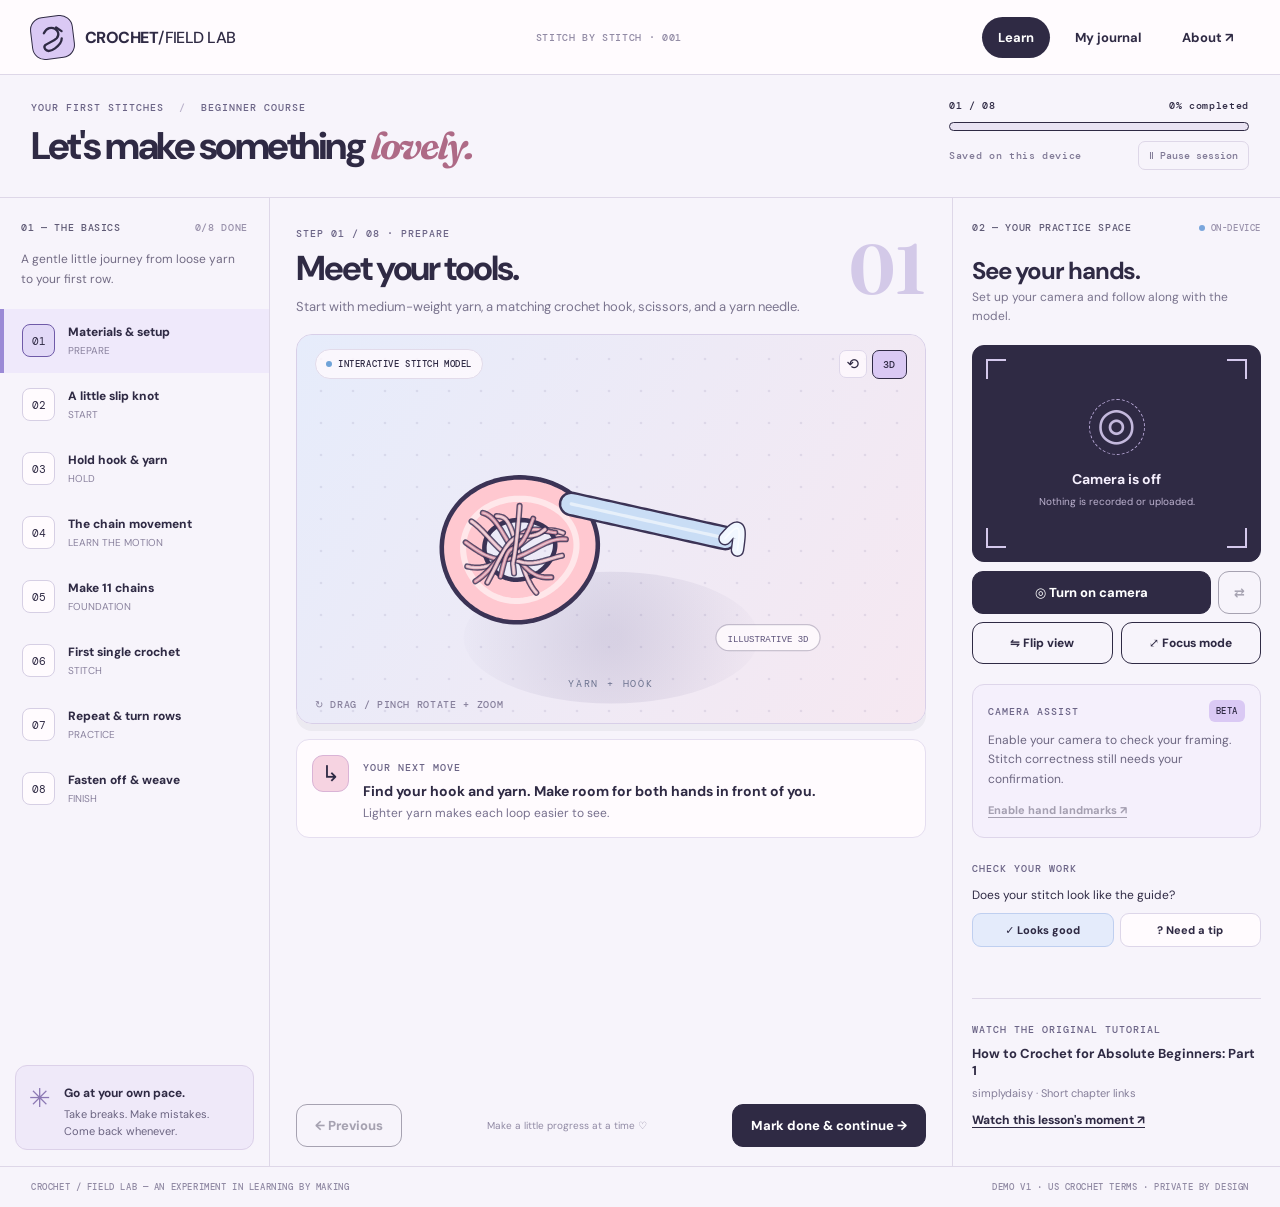
==== index.html @ 139af52d "Add Focus mode and Flip view for camera panel Menambah toggle Focus mode (kamera jadi panel utama) d" ====
<!doctype html>
<html lang="en">
<head>
  <meta charset="utf-8" />
  <meta name="viewport" content="width=device-width,initial-scale=1,viewport-fit=cover" />
  <meta name="theme-color" content="#f7f4fb" />
  <meta name="description" content="Crochet Field Lab — camera-assisted beginner crochet practice with an interactive stitch guide, progress tracking and resume." />
  <title>Crochet Field Lab — Learn one stitch at a time</title>
  <link rel="stylesheet" href="styles.css?v=3" />
</head>
<body>
  <div class="app-shell">
    <header class="topbar">
      <a class="brand" href="#home" aria-label="Crochet Field Lab home">
        <span class="brand-icon" aria-hidden="true"><svg viewBox="0 0 42 42"><path d="M9 13c10-15 27 0 17 9-7 6-22 5-18 13 5 9 24-3 25-12" fill="none" stroke="currentColor" stroke-width="3.2" stroke-linecap="round"/><path d="m27 7 7 6" stroke="currentColor" stroke-width="3.2" stroke-linecap="round"/></svg></span>
        <span>CROCHET<span class="brand-second">/FIELD LAB</span></span>
      </a>
      <span class="topbar-tag">STITCH BY STITCH · 001</span>
      <nav class="top-nav" aria-label="Primary">
        <button class="nav-link active" data-view="learn" type="button">Learn</button>
        <button class="nav-link" data-view="journal" type="button">My journal</button>
        <button class="nav-link about-trigger" id="aboutButton" type="button">About <span aria-hidden="true">↗</span></button>
      </nav>
    </header>

    <div class="lesson-ribbon">
      <div class="ribbon-heading">
        <div class="eyebrow">YOUR FIRST STITCHES <span class="tiny-divider">/</span> BEGINNER COURSE</div>
        <h1>Let's make something <em>lovely.</em></h1>
      </div>
      <div class="ribbon-progress">
        <div class="progress-numbers"><span id="ribbonProgressLabel">01 / 08</span><span id="percentLabel">0% completed</span></div>
        <div class="progress-track" role="progressbar" aria-label="Course completion" aria-valuemin="0" aria-valuemax="100" aria-valuenow="0" id="courseProgress"><div id="progressFill"></div></div>
        <div class="ribbon-actions"><span id="saveStatus">Saved on this device</span><button id="pauseButton" class="button quiet small" type="button">Ⅱ Pause session</button></div>
      </div>
    </div>

    <main class="workspace" id="learnView">
      <aside class="lesson-sidebar" aria-label="Course steps">
        <div class="panel-header"><span>01 — THE BASICS</span><span id="stepCompletedText">0/8 DONE</span></div>
        <div class="sidebar-description">A gentle little journey from loose yarn to your first row.</div>
        <ol class="step-list" id="stepList"></ol>
        <div class="sidebar-footer">
          <span class="mini-spark">✳</span>
          <div><strong>Go at your own pace.</strong><p>Take breaks. Make mistakes. Come back whenever.</p></div>
        </div>
      </aside>

      <section class="learning-center" aria-label="Lesson and 3D preview">
        <div class="lesson-card-header">
          <div>
            <span class="eyebrow" id="stepEyebrow">STEP 01 / 08 · PREPARE</span>
            <h2 id="stepTitle">Meet your tools.</h2>
            <p id="stepDescription">You only need a hook, yarn, and a little curiosity.</p>
          </div>
          <div class="lesson-chapter" id="chapterNumber">01</div>
        </div>
        <div class="viewer" id="viewer">
          <div class="viewer-toolbar">
            <span class="scene-label"><span class="status-dot"></span> INTERACTIVE STITCH MODEL</span>
            <div class="viewer-tools">
              <button type="button" id="viewerPlayButton" class="chip-button" aria-label="Pause process" title="Pause process">Ⅱ</button>
              <button type="button" id="viewerResetButton" class="chip-button" title="Reset 3D angle">⟲</button>
              <span class="viewer-badge">3D</span>
            </div>
          </div>
          <canvas id="stitchCanvas" aria-label="Rotatable illustrated 3D crochet model showing the current technique" tabindex="0"></canvas>
          <div class="viewer-center-label" id="modelLabel">YARN + HOOK</div>
          <div class="viewer-bottom"><span id="viewerBottomRotate" aria-hidden="true">↻ DRAG / PINCH ROTATE + ZOOM</span><span id="viewerBottomTimeline" aria-hidden="true">PHASE CLOCK + SLOW MOTION</span></div>
        </div>
        <div id="viewerPlaybackControls" class="viewer-playback" hidden>
          <div class="playback-row">
            <button type="button" id="viewerPreviousPhase" aria-label="Previous phase">‹ Phase</button>
            <input id="viewerTimeline" type="range" min="0" max="1000" value="0" aria-label="Stitch process position">
            <button type="button" id="viewerNextPhase" aria-label="Next phase">Phase ›</button>
          </div>
          <div class="playback-row">
            <span id="viewerPhaseText" aria-live="polite"></span>
            <select id="viewerSpeed" aria-label="Playback speed">
              <option value="0.25">0.25×</option>
              <option value="0.5">0.5×</option>
              <option value="1" selected>1×</option>
            </select>
            <select id="viewerAngle" aria-label="Viewing angle">
              <option value="front" selected>Front</option>
              <option value="top">Top</option>
              <option value="side">Side</option>
              <option value="free">Free</option>
            </select>
            <select id="viewerHandedness" aria-label="Practice handedness">
              <option value="right" selected>Right-handed</option>
              <option value="left">Left-handed · mirrored</option>
            </select>
          </div>
        </div>
        <div class="instruction-bar">
          <div class="instruction-icon" aria-hidden="true">↳</div>
          <div class="instruction-copy"><span class="eyebrow">YOUR NEXT MOVE</span><strong id="instructionText">Gather a hook and some yarn.</strong><p id="instructionHint">No fancy kit needed.</p></div>
        </div>
        <div class="counting-panel" id="countingPanel" hidden>
          <div><span class="eyebrow" id="counterHeading">FOUNDATION CHAIN</span><div class="count-main"><strong id="countValue">0</strong><span> / <span id="countTarget">11</span> stitches</span></div><p id="rowIndicator">Row 0 · foundation chain</p></div>
          <div class="counter-actions"><button class="count-control" id="decrementCount" type="button" aria-label="Remove one counted stitch">−</button><button class="count-control plus" id="incrementCount" type="button" aria-label="Count one completed stitch">+ <span>Stitch</span></button></div>
        </div>
        <div class="row-control" id="rowControl"><span>Working across a row? Track rows as you go.</span><button id="newRow" type="button">+ Next row ↗</button></div>
        <div class="step-footer">
          <button class="button outline" id="previousButton" type="button">← Previous</button>
          <div class="footer-center" id="progressPrompt">Make a little progress at a time ♡</div>
          <button class="button primary" id="nextButton" type="button">Mark done & continue →</button>
        </div>
      </section>

      <aside class="practice-sidebar" aria-label="Live practice camera and guidance">
        <div class="panel-header"><span>02 — YOUR PRACTICE SPACE</span><span class="label-live"><span></span> ON-DEVICE</span></div>
        <h3>See your hands.</h3><p class="practice-intro">Set up your camera and follow along with the model.</p>
        <div class="camera-box" id="cameraBox">
          <video id="cameraVideo" autoplay muted playsinline></video>
          <canvas id="handOverlay" aria-hidden="true"></canvas>
          <div id="cameraPlaceholder" class="camera-placeholder"><div class="camera-glyph">◎</div><strong>Camera is off</strong><span>Nothing is recorded or uploaded.</span></div>
          <div class="camera-corners" aria-hidden="true"><i></i><i></i><i></i><i></i></div>
          <span class="camera-live-pill" id="cameraLivePill" hidden>● LIVE CAMERA</span>
        </div>
        <div class="camera-actions"><button id="cameraButton" class="button dark" type="button">◎ Turn on camera</button><button id="flipCameraButton" class="button icon-only outline" title="Switch between front and back cameras" aria-label="Switch camera" type="button" disabled>⇄</button></div>
        <div class="camera-view-actions"><button id="flipViewButton" class="button outline" type="button" aria-pressed="false" title="Flip the camera preview left-to-right">⇋ Flip view</button><button id="focusCameraButton" class="button outline" type="button" aria-pressed="false" title="Make the camera the main panel">⤢ Focus mode</button></div>
        <div class="vision-card"><div class="vision-card-title"><span class="eyebrow">CAMERA ASSIST</span><span class="beta-label">BETA</span></div>
          <p id="visionStatus" aria-live="polite">Enable your camera to check your framing. Stitch correctness still needs your confirmation.</p>
          <button id="visionButton" class="underlined-button" type="button" disabled>Enable hand landmarks ↗</button>
        </div>
        <div class="review-card"><span class="eyebrow">CHECK YOUR WORK</span><p>Does your stitch look like the guide?</p><div class="review-actions"><button type="button" id="looksGood" class="review-good">✓ Looks good</button><button type="button" id="needHelp" class="review-help">? Need a tip</button></div><p id="reviewFeedback" class="review-feedback" aria-live="polite"></p></div>
        <div class="tutorial-card"><span class="eyebrow">WATCH THE ORIGINAL TUTORIAL</span><h4>How to Crochet for Absolute Beginners: Part 1</h4><p>simplydaisy · Short chapter links</p><a id="videoLink" href="https://www.youtube.com/watch?v=aAxGTnVNJiE" target="_blank" rel="noopener noreferrer">Watch this lesson's moment ↗</a></div>
      </aside>
    </main>

    <section class="journal-view" id="journalView" hidden aria-label="Progress journal">
      <div class="journal-title"><span class="eyebrow">YOUR PRIVATE LITTLE JOURNAL</span><h2>Look how far you've come. <span>✳</span></h2><p>Saved in this browser only. No account or backend required.</p></div>
      <div class="journal-stats"><article><span>COURSE PROGRESS</span><strong id="journalCompleted">0 / 8</strong><small>lessons finished</small></article><article><span>FOUNDATION CHAINS</span><strong id="journalChains">0</strong><small>manually counted stitches</small></article><article><span>SINGLE CROCHETS</span><strong id="journalSingles">0</strong><small>manually counted stitches</small></article><article><span>CURRENT PLACE</span><strong id="journalPlace">01</strong><small id="journalPlaceDetail">Materials & setup</small></article></div>
      <div class="journal-history"><div class="panel-header"><span>ACTIVITY LOG</span><button type="button" id="clearHistory" class="underlined-button">Clear log</button></div><div id="historyList" class="history-list"></div></div>
      <div class="journal-buttons"><button id="backToLesson" class="button primary" type="button">← Continue learning</button><button id="resetAll" class="button outline danger" type="button">Reset all progress</button></div>
    </section>

    <footer class="site-footer"><span>CROCHET / FIELD LAB — AN EXPERIMENT IN LEARNING BY MAKING</span><span>DEMO V1 · US CROCHET TERMS · PRIVATE BY DESIGN</span></footer>
  </div>

  <div id="pauseOverlay" class="modal-layer" hidden role="dialog" aria-modal="true" aria-labelledby="pauseHeading"><div class="modal-card"><div class="modal-symbol">✳</div><span class="eyebrow">SAVE YOUR PLACE</span><h2 id="pauseHeading">A little break is lovely, too.</h2><p>Your lesson, stitch totals, and journal are saved on this device. Your camera has been turned off.</p><div id="pauseSnapshot" class="pause-summary"></div><button class="button primary" id="resumeButton" type="button">Resume my stitches →</button><button class="underlined-button" id="pauseJournalButton" type="button">Review my journal</button></div></div>
  <div id="aboutOverlay" class="modal-layer" hidden role="dialog" aria-modal="true" aria-labelledby="aboutHeading"><div class="modal-card"><button id="closeAbout" class="modal-close" type="button" aria-label="Close">×</button><span class="eyebrow">ABOUT THIS EXPERIMENT</span><h2 id="aboutHeading">Craft meets curiosity.</h2><p>This is a working front-end prototype: guided steps, a rotatable illustrative 3D model, a browser camera, optional hand landmark detection, and local progress.</p><p><strong>Not yet supported:</strong> automatic yarn/hook tracking, stitch correctness classification, automatic stitch counting, or physics-accurate crochet. Hand detection only evaluates whether hands are visible and approximately positioned.</p><p>The tutorial is linked to simplydaisy's original video, not copied or rehosted.</p><button class="button primary" id="aboutOkay" type="button">Got it →</button></div></div>
  <script src="vendor/webmcp-polyfill.js?v=2"></script>
  <script src="stitch-motion.js?v=1"></script>
  <script src="stitch-renderer.js?v=1"></script>
  <script type="module" src="app.js?v=3"></script>
  <script type="module" src="webmcp.js?v=2"></script>
</body>
</html>
---- styles.css ----
@import url('https://fonts.googleapis.com/css2?family=DM+Mono:wght@400;500&family=DM+Sans:wght@400;500;600;700;800&family=Fraunces:opsz,wght,SOFT,WONK@9..144,650,40,1&display=swap');
:root{--paper:#f7f4fb;--paper2:#fffbfe;--ink:#2f2a44;--muted:#726b84;--line:#ded7e8;--blue:#b9d1f2;--blue-dark:#3f5d8c;--purple:#dac9f4;--purple-dark:#6f5aa8;--pink:#f1b5c2;--pink-soft:#f6d3e1;--shadow:0 7px 0 rgba(47,42,68,.05);font-family:'DM Sans',system-ui,sans-serif;color:var(--ink);background:var(--paper);font-synthesis:none}
*{box-sizing:border-box}html{scroll-behavior:smooth}body{margin:0;min-width:320px}button,a{font:inherit}button{cursor:pointer;color:inherit}button:disabled{cursor:not-allowed;opacity:.4}a{color:inherit}button:focus-visible,a:focus-visible,canvas:focus-visible{outline:3px solid #8f73ce;outline-offset:3px}[hidden]{display:none!important}.app-shell{max-width:2000px;margin:auto}.eyebrow,.panel-header,.topbar-tag,.ribbon-progress,.scene-label,.viewer-bottom,.viewer-badge,.tiny-divider,.site-footer,.label-live,.beta-label,.journal-stats article>span,.journal-stats small{font-family:'DM Mono',ui-monospace,monospace;font-size:10px;font-weight:500;letter-spacing:.065em}.eyebrow{color:#6b6486;letter-spacing:.10em}.topbar{display:flex;align-items:center;justify-content:space-between;gap:22px;min-height:75px;border-bottom:1px solid var(--line);padding:13px 31px;background:var(--paper2)}.brand{display:flex;align-items:center;gap:11px;text-decoration:none;font-size:16px;font-weight:800;letter-spacing:-.035em;white-space:nowrap}.brand-icon{width:43px;height:43px;border-radius:13px;background:var(--purple);border:1.5px solid var(--ink);display:grid;place-items:center;transform:rotate(-7deg)}.brand-icon svg{width:30px;height:30px}.brand-second{font-weight:500}.topbar-tag{color:#918aa4}.top-nav{display:flex;align-items:center;gap:9px}.nav-link{border:0;background:transparent;padding:12px 16px;border-radius:99px;font-size:13px;font-weight:700}.nav-link.active{background:var(--ink);color:#fff}.nav-link:hover:not(.active){background:#eee9f8}.lesson-ribbon{padding:24px 31px 27px;display:flex;align-items:center;justify-content:space-between;gap:28px;border-bottom:1px solid var(--line)}.ribbon-heading h1{font-size:clamp(28px,3vw,42px);font-weight:800;letter-spacing:-.065em;line-height:1.1;margin:10px 0 0}.ribbon-heading em{font-family:'Fraunces',Georgia,serif;font-weight:650;letter-spacing:-.06em;color:#ae6a86}.tiny-divider{padding:0 8px;color:#b8b0c9}.ribbon-progress{width:300px;max-width:40%;align-self:end}.progress-numbers,.ribbon-actions{display:flex;justify-content:space-between;align-items:center;gap:8px}.progress-numbers{margin-bottom:10px}.progress-track{border:1px solid var(--ink);border-radius:20px;height:9px;overflow:hidden;background:#e9e3f3}.progress-track>div{height:100%;background:#a9c4ef;width:0;transition:width .3s}.ribbon-actions{margin-top:10px;color:#7f7895}.button{border-radius:11px;border:1.5px solid var(--ink);padding:12px 18px;min-height:42px;font-size:13px;font-weight:800;transition:transform .15s,background .15s;white-space:nowrap}.button:not(:disabled):hover{transform:translateY(-1px)}.button.primary{background:var(--ink);color:white}.button.dark{background:var(--ink);color:white;flex:1}.button.outline{background:transparent}.button.quiet{background:transparent;border-color:var(--line)}.button.small{min-height:29px;padding:5px 10px;border-radius:7px;font-size:10px}.button.icon-only{width:43px;padding:10px}.button.danger{color:#a34163;border-color:#e8c2d3}.workspace{display:grid;grid-template-columns:minmax(215px,270px) minmax(380px,1fr) minmax(265px,328px);min-height:690px}.lesson-sidebar,.learning-center,.practice-sidebar{min-width:0}.lesson-sidebar{border-right:1px solid var(--line);display:flex;flex-direction:column;padding:23px 0 16px}.panel-header{display:flex;align-items:center;justify-content:space-between;gap:8px;color:#5f5a75;padding:0 21px 16px}.panel-header span:last-child{color:#9991ab}.sidebar-description{padding:0 21px 19px;font-size:12px;line-height:1.65;color:var(--muted)}.step-list{padding:0;list-style:none;margin:0}.step-list li{margin:0}.step-item{width:100%;background:transparent;border:0;border-left:4px solid transparent;text-align:left;display:flex;align-items:center;gap:13px;padding:14px 15px 14px 18px;min-height:64px}.step-item:hover{background:#f2edfa}.step-item.active{border-left-color:#9b8ad6;background:#efe9fb}.step-number{border:1px solid #d6cfe4;border-radius:8px;width:33px;height:33px;display:grid;place-items:center;flex:none;font-family:'DM Mono',monospace;font-size:11px;background:#fffbfe}.step-item.active .step-number{border-color:#6f5aa8;background:#e2d9f7}.step-item.done .step-number{background:#e6e0f7;color:#4c5f86}.step-info{min-width:0;display:block}.step-name{font-size:12px;font-weight:800;line-height:1.35;display:block}.step-subtitle{font-size:10px;color:#8a829e;line-height:1.5;display:block;margin-top:3px}.sidebar-footer{display:flex;gap:13px;align-items:start;margin:auto 15px 0;padding:15px 13px 10px;border:1px solid #dcd1e9;border-radius:12px;background:#efe9f9}.sidebar-footer .mini-spark{font-size:26px;color:#8b78b3}.sidebar-footer strong{font-size:12px}.sidebar-footer p{font-size:11px;line-height:1.5;color:#6a6380;margin:4px 0 0}.learning-center{padding:21px 26px 19px;display:flex;flex-direction:column;gap:15px}.lesson-card-header{display:flex;align-items:center;justify-content:space-between;gap:15px;min-height:100px}.lesson-card-header h2{font-size:clamp(26px,2.7vw,36px);line-height:1.12;letter-spacing:-.06em;margin:8px 0}.lesson-card-header p{font-size:13px;color:#7a748e;margin:0;line-height:1.5}.lesson-chapter{font-family:'Fraunces',Georgia,serif;color:#d3c9e8;font-size:70px;line-height:1;font-weight:650}.viewer{height:clamp(280px,32vw,390px);min-height:280px;background:radial-gradient(ellipse at 50% 50%,#fdf8fd 0%,#ece7f5 80%);border:1.5px solid #d8cfe8;border-radius:16px;overflow:hidden;position:relative;isolation:isolate;box-shadow:var(--shadow)}.viewer:after{position:absolute;content:'';inset:0;pointer-events:none;opacity:.3;background-image:linear-gradient(#b9aed122 1px,transparent 1px),linear-gradient(90deg,#b9aed122 1px,transparent 1px);background-size:28px 28px;z-index:-1}.viewer-toolbar,.viewer-bottom{position:absolute;z-index:2;left:18px;right:18px;display:flex;align-items:center;justify-content:space-between;gap:12px}.viewer-toolbar{top:14px}.viewer-bottom{bottom:12px;color:#87809c}.scene-label{background:#fffbfecc;border:1px solid #e2dbea;border-radius:99px;padding:8px 10px;display:flex;align-items:center;gap:6px;font-size:9px}.status-dot{width:6px;height:6px;background:#6fa3d8;border-radius:50%}.viewer-tools{display:flex;gap:5px;align-items:center}.chip-button{width:28px;height:28px;border:1px solid #ded7ea;background:#fffbfecc;border-radius:7px;font-size:15px}.viewer-badge{border:1px solid var(--ink);border-radius:7px;background:var(--purple);padding:7px 10px;color:var(--ink)}#stitchCanvas{width:100%;height:100%;display:block;touch-action:none;cursor:grab}#stitchCanvas:active{cursor:grabbing}.viewer-center-label{position:absolute;bottom:33px;left:50%;transform:translateX(-50%);font-family:'DM Mono',monospace;font-size:10px;color:#6d7490;letter-spacing:.18em;pointer-events:none;white-space:nowrap}.instruction-bar{display:flex;gap:14px;align-items:start;background:#fffbfe;border:1.5px solid #e5def0;border-radius:13px;padding:15px}.instruction-icon{border-radius:11px;background:var(--pink-soft);display:grid;place-items:center;flex:none;width:37px;height:37px;border:1px solid #d9b3d6;font-size:22px}.instruction-copy strong{font-size:14px;line-height:1.5;display:block;margin:5px 0 2px}.instruction-copy p{font-size:12px;color:#77708d;margin:0;line-height:1.5}.counting-panel{border-radius:13px;background:#ece6f9;border:1.5px solid #d2c9e9;display:flex;justify-content:space-between;align-items:center;padding:15px 17px;gap:14px}.count-main{display:flex;gap:8px;align-items:baseline;margin:4px 0}.count-main strong{font-family:'Fraunces',Georgia,serif;font-size:38px;line-height:1}.count-main span{font-size:12px;font-weight:600;color:#5d6b86}.counting-panel p{margin:0;font-size:11px;color:#566887}.counter-actions{display:flex;gap:7px;align-items:center}.count-control{border:1.5px solid var(--ink);width:39px;height:39px;border-radius:10px;background:#fffbfe;font-size:22px;font-weight:700}.count-control.plus{background:var(--ink);color:white;display:flex;align-items:center;justify-content:center;gap:8px;width:auto;padding:0 14px}.count-control.plus span{font-size:12px}.step-footer{display:flex;align-items:center;justify-content:space-between;gap:12px;margin-top:auto}.footer-center{font-size:10px;color:#918aa4;text-align:center}.practice-sidebar{border-left:1px solid var(--line);padding:23px 19px 19px}.practice-sidebar>.panel-header{padding:0 0 18px}.label-live{display:flex;align-items:center;gap:6px;font-size:9px!important}.label-live span{height:6px;width:6px;border-radius:50%;background:#7aa6dc}.practice-sidebar h3{font-size:24px;letter-spacing:-.05em;margin:3px 0 2px}.practice-intro{font-size:12px;color:#7a748e;line-height:1.6;margin:0 0 19px}.camera-box{position:relative;width:100%;aspect-ratio:4/3;border-radius:12px;background:#2f2a44;overflow:hidden;border:1.5px solid var(--ink)}#cameraVideo,#handOverlay{position:absolute;inset:0;width:100%;height:100%;object-fit:cover}#handOverlay{pointer-events:none}.camera-placeholder{position:absolute;inset:0;display:flex;flex-direction:column;align-items:center;justify-content:center;gap:7px;color:#f5effd;text-align:center;padding:18px}.camera-placeholder strong{font-size:14px}.camera-placeholder span{font-size:10px;color:#bdb3d0}.camera-glyph{width:56px;height:56px;border:1px dashed #b9a9d8;border-radius:50%;font-size:45px;line-height:48px;font-weight:300;color:#c4b9dd;margin-bottom:8px}.camera-corners{position:absolute;inset:13px;pointer-events:none}.camera-corners i{position:absolute;width:20px;height:20px;border-color:#d4c8ec;border-style:solid}.camera-corners i:nth-child(1){top:0;left:0;border-width:2px 0 0 2px}.camera-corners i:nth-child(2){top:0;right:0;border-width:2px 2px 0 0}.camera-corners i:nth-child(3){bottom:0;left:0;border-width:0 0 2px 2px}.camera-corners i:nth-child(4){bottom:0;right:0;border-width:0 2px 2px 0}.camera-live-pill{position:absolute;top:11px;left:11px;font-family:'DM Mono',monospace;font-size:10px;background:#e7dff8;border-radius:99px;padding:6px 8px}.camera-actions{display:flex;gap:7px;margin-top:9px}.vision-card{margin-top:20px;padding:15px;border:1px solid #ded6ea;border-radius:12px;background:#f5f0fc}.vision-card-title{display:flex;align-items:center;justify-content:space-between}.beta-label{font-size:9px;background:var(--purple);padding:5px 7px;border-radius:6px}.vision-card p{font-size:12px;line-height:1.6;color:#6c6680;margin:9px 0}.underlined-button{border:0;background:none;text-decoration:underline;text-underline-offset:3px;padding:5px 0;font-size:11px;font-weight:800}.review-card{padding:18px 0;border-bottom:1px solid var(--line)}.review-card>p{font-size:12px;line-height:1.5;margin:9px 0}.review-actions{display:flex;gap:6px}.review-actions button{border-radius:9px;border:1px solid #ddd6e9;padding:9px 10px;background:var(--paper2);font-size:11px;font-weight:800;flex:1}.review-actions .review-good{background:#e4ebfb;border-color:#bfcff0}.review-feedback{font-size:11px!important;color:#5c668c!important;min-height:15px}.tutorial-card{padding:18px 0}.tutorial-card h4{margin:8px 0 7px;font-size:13px;line-height:1.3}.tutorial-card p{margin:0 0 8px;color:#857e99;font-size:11px}.tutorial-card a{font-size:12px;font-weight:800;text-decoration:underline;text-underline-offset:3px}.site-footer{display:flex;justify-content:space-between;gap:16px;padding:14px 31px;border-top:1px solid var(--line);color:#918aa4;font-size:9px}.journal-view{padding:32px max(30px,8vw) 60px;min-height:640px}.journal-title{text-align:center;margin:15px 0 35px}.journal-title h2{font-size:clamp(28px,4vw,47px);letter-spacing:-.06em;margin:12px 0 8px}.journal-title h2 span{color:#a896cd}.journal-title p{color:#88809c;font-size:13px}.journal-stats{display:grid;grid-template-columns:repeat(4,minmax(0,1fr));gap:12px}.journal-stats article{background:#fffbfe;border:1px solid #e6e0ef;border-radius:13px;padding:18px;display:flex;flex-direction:column}.journal-stats article strong{font-family:'Fraunces',Georgia,serif;font-size:37px;margin:12px 0 5px}.journal-stats article small{color:#9991ab;font-size:10px}.journal-history{margin-top:30px;border:1px solid #e2dbee;background:#fffbfe;border-radius:13px;overflow:hidden}.journal-history .panel-header{padding:17px 22px;border-bottom:1px solid var(--line)}.history-list{max-height:410px;overflow-y:auto}.history-entry{display:flex;align-items:start;justify-content:space-between;gap:15px;padding:13px 22px;border-bottom:1px solid #f0ecf7}.history-entry:last-child{border-bottom:0}.history-entry strong{display:block;font-size:12px}.history-entry small{display:block;margin-top:5px;color:#918aa4;font-size:10px}.history-entry time{color:#7f7895;font-family:'DM Mono',monospace;font-size:10px;white-space:nowrap}.history-empty{padding:25px;color:#928ba6;font-size:13px;text-align:center}.journal-buttons{display:flex;justify-content:space-between;gap:10px;margin-top:20px}.modal-layer{position:fixed;inset:0;background:#241f3acc;z-index:30;display:grid;place-items:center;padding:15px}.modal-card{max-width:420px;width:100%;background:#fffbfe;border:2px solid var(--ink);border-radius:19px;padding:30px;box-shadow:9px 9px 0 #b3a9c9;position:relative}.modal-symbol{font-size:48px;color:#ae86d2;line-height:1.1;margin-bottom:12px}.modal-card h2{font-size:33px;line-height:1.05;letter-spacing:-.06em;margin:9px 0 16px}.modal-card p{font-size:13px;line-height:1.7;color:#6a647e}.modal-card .button{width:100%;margin:18px 0 8px}.pause-summary{padding:14px;border-radius:11px;background:#ece6f9;font-family:'DM Mono',monospace;font-size:11px;line-height:1.8}.modal-close{position:absolute;top:12px;right:16px;border:0;background:none;font-size:24px}
@media(max-width:1200px){.workspace{grid-template-columns:205px minmax(330px,1fr) 278px}.learning-center{padding:19px 17px}.practice-sidebar{padding:20px 13px}.lesson-sidebar .step-item{padding-left:12px}.footer-center{display:none}.topbar-tag{display:none}}
@media(max-width:950px){.workspace{grid-template-columns:210px minmax(0,1fr)}.practice-sidebar{border-left:0;border-top:1px solid var(--line);grid-column:1/-1;display:grid;grid-template-columns:1fr 1fr;column-gap:18px;align-items:start}.practice-sidebar>.panel-header,.practice-sidebar>h3,.practice-intro{grid-column:1/-1}.camera-box{grid-column:1;grid-row:4 /span 3}.camera-actions{grid-column:1;grid-row:7;margin:6px 0}.vision-card{grid-column:2;grid-row:4;margin:0}.review-card{grid-column:2;grid-row:5}.tutorial-card{grid-column:2;grid-row:6;padding:0}.viewer{height:370px}.ribbon-heading h1{font-size:34px}}
@media(max-width:680px){.topbar{padding:11px 15px;min-height:62px}.brand{font-size:12px}.brand-icon{width:34px;height:34px;border-radius:10px}.brand-icon svg{width:27px}.nav-link{font-size:11px;padding:8px 9px}.top-nav{gap:2px}.about-trigger{display:none}.lesson-ribbon{padding:18px 17px;display:block}.ribbon-heading h1{font-size:32px}.ribbon-progress{max-width:none;width:100%;margin-top:21px}.workspace{display:flex;flex-direction:column}.lesson-sidebar{border-right:0;border-bottom:1px solid var(--line);padding:16px 0}.lesson-sidebar .panel-header,.sidebar-description{padding-left:16px;padding-right:16px}.sidebar-description{padding-bottom:10px}.step-list{display:flex;overflow-x:auto;gap:5px;padding:0 10px 6px;scroll-snap-type:x mandatory}.step-list li{min-width:176px;scroll-snap-align:start}.step-item{min-height:56px;padding:9px 10px;border-left:0;border-bottom:3px solid transparent;border-radius:7px}.step-item.active{border-left:0;border-bottom-color:#9b8ad6}.step-number{width:28px;height:28px}.sidebar-footer{display:none}.learning-center{padding:19px 14px 22px;gap:13px}.lesson-card-header{min-height:94px}.lesson-card-header h2{font-size:30px}.lesson-chapter{font-size:50px}.viewer{height:320px;min-height:275px}.scene-label{font-size:8px}.viewer-bottom{font-size:8px}.step-footer{flex-wrap:wrap;gap:7px}.step-footer .button{flex:1;padding:12px 8px;font-size:12px}.practice-sidebar{display:block;padding:19px 15px}.camera-box{max-width:500px}.camera-actions{max-width:500px}.vision-card{margin-top:16px}.review-card{padding:17px 0}.tutorial-card{padding:16px 0}.site-footer{padding:14px 17px;display:block;line-height:1.9}.journal-view{padding:24px 15px 40px}.journal-stats{grid-template-columns:repeat(2,minmax(0,1fr))}.journal-title h2{font-size:32px}.journal-buttons{flex-wrap:wrap}.journal-buttons .button{flex:1}.history-entry{padding:12px 14px}.modal-card{padding:24px}}
@media(prefers-reduced-motion:reduce){*{scroll-behavior:auto!important;transition:none!important}}
.row-control{display:flex;justify-content:space-between;align-items:center;gap:8px;padding:0 4px;margin-top:-5px;font-size:11px;color:#6d7692}.row-control button{border:1px solid #c2b6e0;border-radius:7px;padding:7px 10px;background:#ece5f9;font-size:11px;font-weight:800}.row-control button:disabled{opacity:.45}
/* Lesson-local playback controls: rest under the viewer, compact at 320px. */
.viewer{z-index:1}
.viewer-playback{margin-top:5px;padding:5px 9px;border:1.5px solid var(--line);border-radius:14px;background:var(--paper2);box-shadow:var(--shadow);display:grid;gap:3px}
.viewer-playback .playback-row{display:grid;gap:6px;align-items:center;min-width:0}
.viewer-playback .playback-row:first-child{grid-template-columns:auto minmax(0,1fr) auto}
.viewer-playback .playback-row:last-child{display:flex;flex-wrap:wrap;gap:6px}
.viewer-playback .playback-row:last-child #viewerPhaseText{flex:1 1 100%;min-width:0}
.viewer-playback .playback-row:last-child select{flex:0 1 auto;max-width:100%}
.viewer-playback button{border:1px solid var(--ink);border-radius:9px;background:var(--purple);color:var(--ink);font:600 11px 'DM Sans',system-ui,sans-serif;padding:6px 8px}
.viewer-playback input[type=range]{min-width:0;width:100%;margin:0;accent-color:#8f73ce}
.viewer-playback select{min-width:0;border:1px solid var(--line);border-radius:9px;background:var(--paper2);color:var(--ink);font:500 11px 'DM Sans',system-ui,sans-serif;padding:6px 8px}
.viewer-playback #viewerPhaseText{font-family:'DM Mono',ui-monospace,monospace;font-size:10px;letter-spacing:.03em;color:var(--muted)}
/* The phase label always owns a full row, so a mid-word ellipsis can never hide the phase name. */

/* Camera view options: flip preview (display only) and Focus mode (camera as the main panel). */
#cameraVideo.is-flipped,#handOverlay.is-flipped{transform:scaleX(-1)}
.camera-view-actions{display:flex;gap:8px;margin-top:8px}
.camera-view-actions .button{flex:1;font-size:12px;padding:9px 8px}
.camera-view-actions .button[aria-pressed="true"]{background:#e7dff8;border-color:#8f73ce}
@media(min-width:951px){
  .workspace.focus-camera{grid-template-columns:minmax(200px,240px) minmax(0,1fr) minmax(300px,400px)}
  .workspace.focus-camera .practice-sidebar{grid-column:2;grid-row:1;border-left:0;border-right:1px solid var(--line)}
  .workspace.focus-camera .learning-center{grid-column:3;grid-row:1}
  .workspace.focus-camera .camera-box{aspect-ratio:16/9}
}
@media(max-width:950px){#focusCameraButton{display:none}}
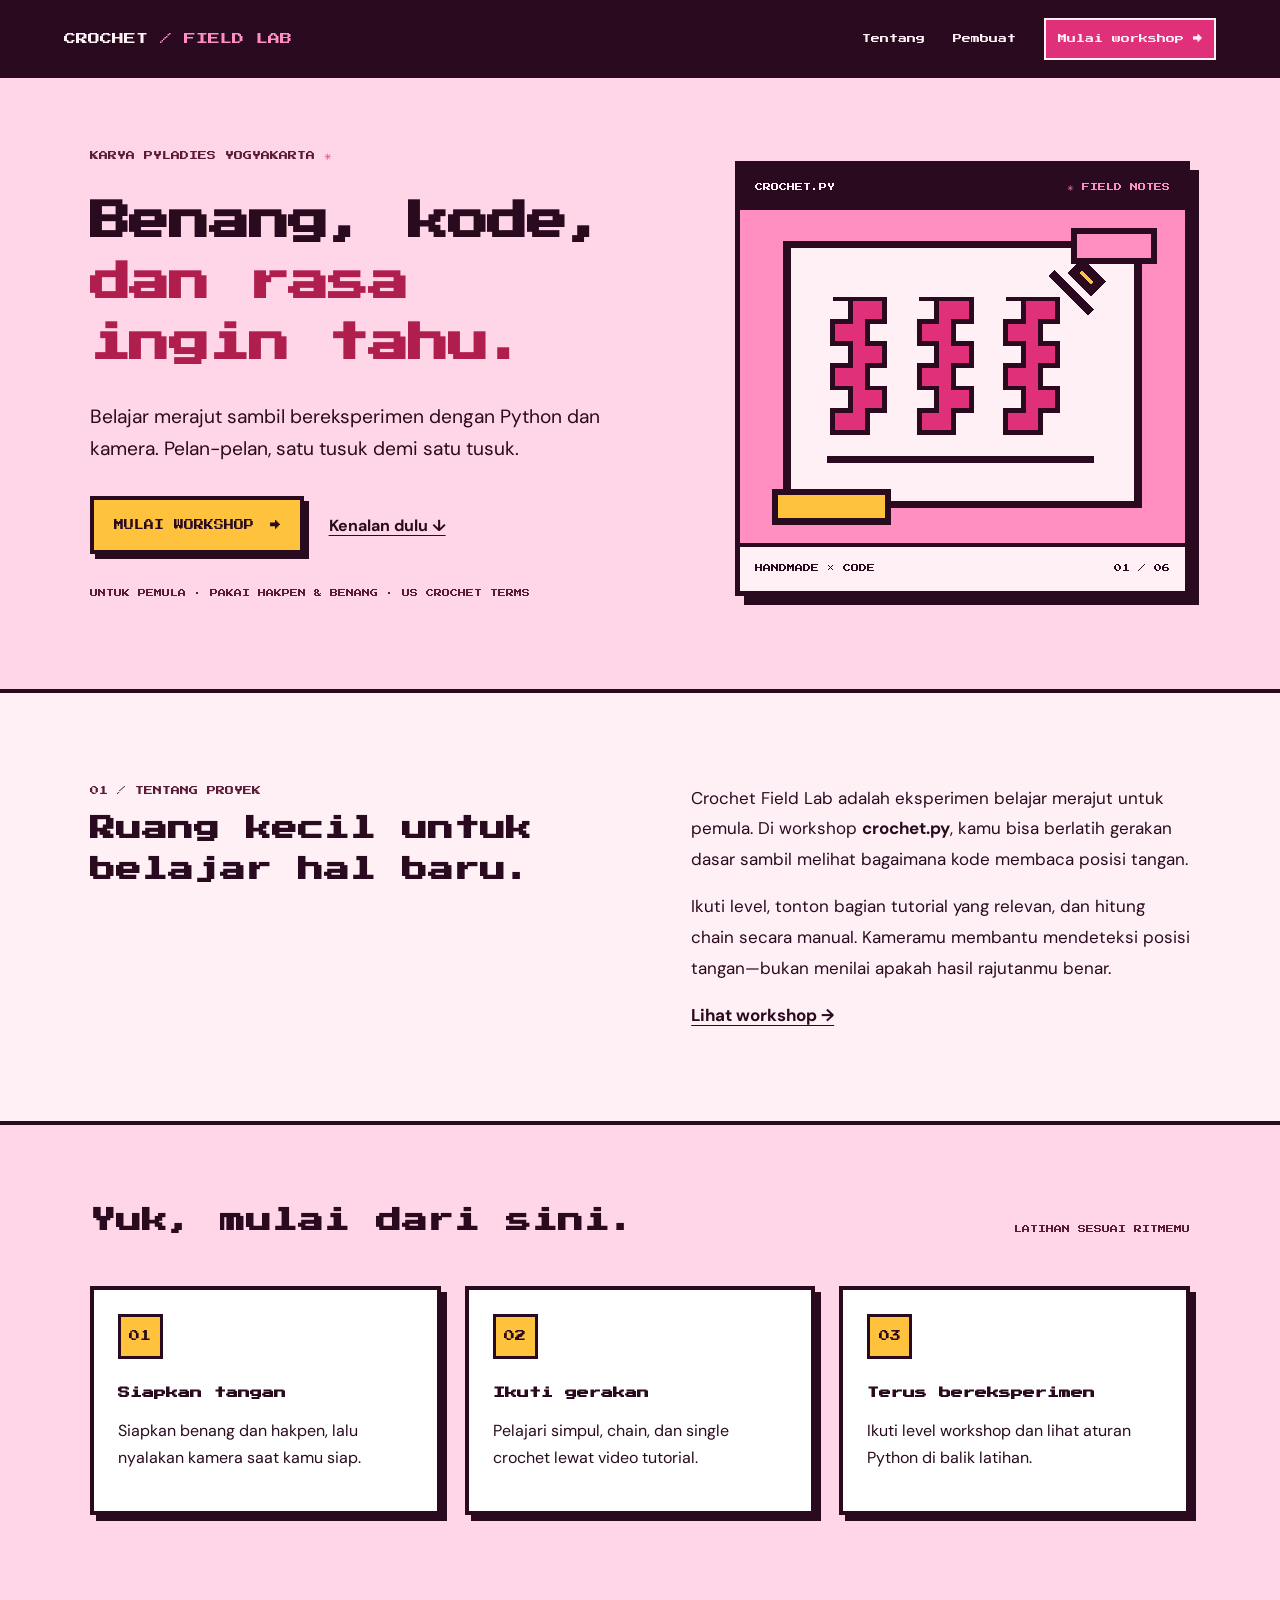
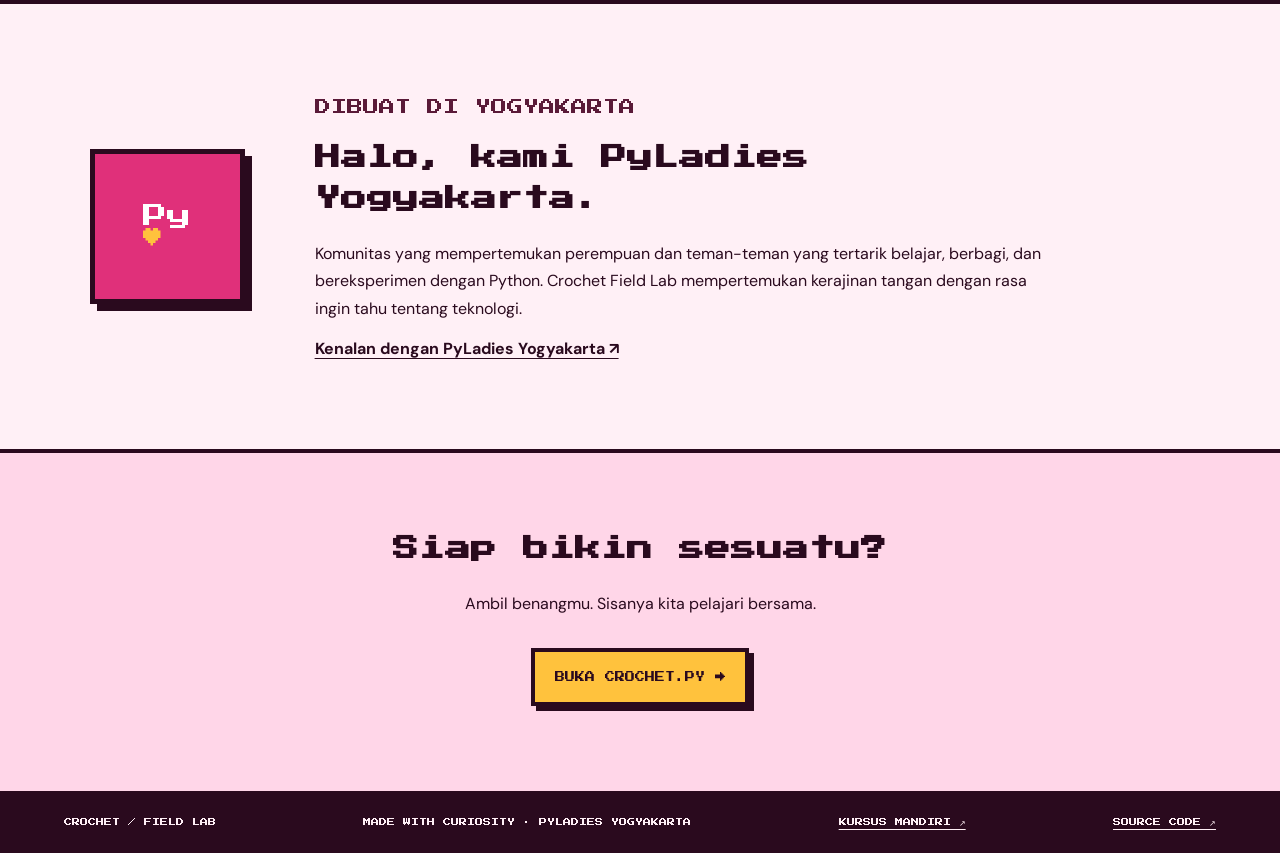
==== commit 350e6af2: "feat(workshop): add course stage playback (#4) * docs: design playback for all course lessons  * doc" ====
--- a/index.html
+++ b/index.html
@@ -1,151 +1,49 @@
 <!doctype html>
-<html lang="en">
+<html lang="id">
 <head>
   <meta charset="utf-8" />
-  <meta name="viewport" content="width=device-width,initial-scale=1,viewport-fit=cover" />
-  <meta name="theme-color" content="#f7f4fb" />
-  <meta name="description" content="Crochet Field Lab — camera-assisted beginner crochet practice with an interactive stitch guide, progress tracking and resume." />
-  <title>Crochet Field Lab — Learn one stitch at a time</title>
-  <link rel="stylesheet" href="styles.css?v=3" />
+  <meta name="viewport" content="width=device-width, initial-scale=1" />
+  <meta name="theme-color" content="#FFD6E8" />
+  <meta name="description" content="Crochet Field Lab adalah eksperimen belajar merajut dan teknologi dari PyLadies Yogyakarta." />
+  <title>Crochet Field Lab — Belajar, satu tusuk demi satu tusuk</title>
+  <link rel="preconnect" href="https://fonts.googleapis.com" />
+  <link rel="preconnect" href="https://fonts.gstatic.com" crossorigin />
+  <link href="https://fonts.googleapis.com/css2?family=DM+Sans:wght@400;500;700&family=Press+Start+2P&display=swap" rel="stylesheet" />
+  <link rel="stylesheet" href="profile.css" />
 </head>
 <body>
-  <div class="app-shell">
-    <header class="topbar">
-      <a class="brand" href="#home" aria-label="Crochet Field Lab home">
-        <span class="brand-icon" aria-hidden="true"><svg viewBox="0 0 42 42"><path d="M9 13c10-15 27 0 17 9-7 6-22 5-18 13 5 9 24-3 25-12" fill="none" stroke="currentColor" stroke-width="3.2" stroke-linecap="round"/><path d="m27 7 7 6" stroke="currentColor" stroke-width="3.2" stroke-linecap="round"/></svg></span>
-        <span>CROCHET<span class="brand-second">/FIELD LAB</span></span>
-      </a>
-      <span class="topbar-tag">STITCH BY STITCH · 001</span>
-      <nav class="top-nav" aria-label="Primary">
-        <button class="nav-link active" data-view="learn" type="button">Learn</button>
-        <button class="nav-link" data-view="journal" type="button">My journal</button>
-        <button class="nav-link about-trigger" id="aboutButton" type="button">About <span aria-hidden="true">↗</span></button>
-      </nav>
-    </header>
-
-    <div class="lesson-ribbon">
-      <div class="ribbon-heading">
-        <div class="eyebrow">YOUR FIRST STITCHES <span class="tiny-divider">/</span> BEGINNER COURSE</div>
-        <h1>Let's make something <em>lovely.</em></h1>
+  <header class="topbar">
+    <a class="brand" href="#home">CROCHET<span> / FIELD LAB</span></a>
+    <nav aria-label="Navigasi utama"><a href="#about">Tentang</a><a href="#makers">Pembuat</a><a class="nav-cta" href="workshop.html">Mulai workshop <span aria-hidden="true">→</span></a></nav>
+  </header>
+  <main id="home">
+    <section class="hero" aria-labelledby="hero-title">
+      <div class="hero-copy">
+        <p class="stamp">KARYA PYLADIES YOGYAKARTA <span>✳</span></p>
+        <h1 id="hero-title">Benang, kode,<br /><span>dan rasa ingin tahu.</span></h1>
+        <p class="lead">Belajar merajut sambil bereksperimen dengan Python dan kamera. Pelan-pelan, satu tusuk demi satu tusuk.</p>
+        <div class="hero-actions"><a class="button button-gold" href="workshop.html">MULAI WORKSHOP <span aria-hidden="true">→</span></a><a class="text-link" href="#about">Kenalan dulu ↓</a></div>
+        <p class="note">UNTUK PEMULA · PAKAI HAKPEN &amp; BENANG · US CROCHET TERMS</p>
       </div>
-      <div class="ribbon-progress">
-        <div class="progress-numbers"><span id="ribbonProgressLabel">01 / 08</span><span id="percentLabel">0% completed</span></div>
-        <div class="progress-track" role="progressbar" aria-label="Course completion" aria-valuemin="0" aria-valuemax="100" aria-valuenow="0" id="courseProgress"><div id="progressFill"></div></div>
-        <div class="ribbon-actions"><span id="saveStatus">Saved on this device</span><button id="pauseButton" class="button quiet small" type="button">Ⅱ Pause session</button></div>
+      <div class="hero-art" aria-hidden="true">
+        <div class="art-header"><span>CROCHET.PY</span><span>✳ FIELD NOTES</span></div>
+        <svg viewBox="0 0 360 270" role="presentation" shape-rendering="crispEdges">
+          <rect x="38" y="28" width="284" height="210" fill="#fff0f6" stroke="#2a0a1e" stroke-width="6"/>
+          <path d="M75 72h42v18h-14v18h14v18h-14v18h14v18h-14v18h-28v-18h14v-18H75v-18h14v-18H75V90h14V72zm70 0h42v18h-14v18h14v18h-14v18h14v18h-14v18h-28v-18h14v-18h-14v-18h14v-18h-14V90h14V72zm70 0h42v18h-14v18h14v18h-14v18h14v18h-14v18h-28v-18h14v-18h-14v-18h14v-18h-14V90h14V72z" fill="#e0307a" stroke="#2a0a1e" stroke-width="4"/>
+          <path d="M70 202h216" stroke="#2a0a1e" stroke-width="6"/><path d="M252 51l32 32m-7-39 14 14-7 7-14-14z" stroke="#2a0a1e" stroke-width="7" fill="#ffc23d"/>
+          <rect x="28" y="228" width="92" height="24" fill="#ffc23d" stroke="#2a0a1e" stroke-width="5"/><rect x="270" y="17" width="65" height="24" fill="#ff8fc0" stroke="#2a0a1e" stroke-width="5"/>
+        </svg>
+        <div class="art-footer"><span>HANDMADE × CODE</span><span>01 / 06</span></div>
       </div>
-    </div>
-
-    <main class="workspace" id="learnView">
-      <aside class="lesson-sidebar" aria-label="Course steps">
-        <div class="panel-header"><span>01 — THE BASICS</span><span id="stepCompletedText">0/8 DONE</span></div>
-        <div class="sidebar-description">A gentle little journey from loose yarn to your first row.</div>
-        <ol class="step-list" id="stepList"></ol>
-        <div class="sidebar-footer">
-          <span class="mini-spark">✳</span>
-          <div><strong>Go at your own pace.</strong><p>Take breaks. Make mistakes. Come back whenever.</p></div>
-        </div>
-      </aside>
-
-      <section class="learning-center" aria-label="Lesson and 3D preview">
-        <div class="lesson-card-header">
-          <div>
-            <span class="eyebrow" id="stepEyebrow">STEP 01 / 08 · PREPARE</span>
-            <h2 id="stepTitle">Meet your tools.</h2>
-            <p id="stepDescription">You only need a hook, yarn, and a little curiosity.</p>
-          </div>
-          <div class="lesson-chapter" id="chapterNumber">01</div>
-        </div>
-        <div class="viewer" id="viewer">
-          <div class="viewer-toolbar">
-            <span class="scene-label"><span class="status-dot"></span> INTERACTIVE STITCH MODEL</span>
-            <div class="viewer-tools">
-              <button type="button" id="viewerPlayButton" class="chip-button" aria-label="Pause process" title="Pause process">Ⅱ</button>
-              <button type="button" id="viewerResetButton" class="chip-button" title="Reset 3D angle">⟲</button>
-              <span class="viewer-badge">3D</span>
-            </div>
-          </div>
-          <canvas id="stitchCanvas" aria-label="Rotatable illustrated 3D crochet model showing the current technique" tabindex="0"></canvas>
-          <div class="viewer-center-label" id="modelLabel">YARN + HOOK</div>
-          <div class="viewer-bottom"><span id="viewerBottomRotate" aria-hidden="true">↻ DRAG / PINCH ROTATE + ZOOM</span><span id="viewerBottomTimeline" aria-hidden="true">PHASE CLOCK + SLOW MOTION</span></div>
-        </div>
-        <div id="viewerPlaybackControls" class="viewer-playback" hidden>
-          <div class="playback-row">
-            <button type="button" id="viewerPreviousPhase" aria-label="Previous phase">‹ Phase</button>
-            <input id="viewerTimeline" type="range" min="0" max="1000" value="0" aria-label="Stitch process position">
-            <button type="button" id="viewerNextPhase" aria-label="Next phase">Phase ›</button>
-          </div>
-          <div class="playback-row">
-            <span id="viewerPhaseText" aria-live="polite"></span>
-            <select id="viewerSpeed" aria-label="Playback speed">
-              <option value="0.25">0.25×</option>
-              <option value="0.5">0.5×</option>
-              <option value="1" selected>1×</option>
-            </select>
-            <select id="viewerAngle" aria-label="Viewing angle">
-              <option value="front" selected>Front</option>
-              <option value="top">Top</option>
-              <option value="side">Side</option>
-              <option value="free">Free</option>
-            </select>
-            <select id="viewerHandedness" aria-label="Practice handedness">
-              <option value="right" selected>Right-handed</option>
-              <option value="left">Left-handed · mirrored</option>
-            </select>
-          </div>
-        </div>
-        <div class="instruction-bar">
-          <div class="instruction-icon" aria-hidden="true">↳</div>
-          <div class="instruction-copy"><span class="eyebrow">YOUR NEXT MOVE</span><strong id="instructionText">Gather a hook and some yarn.</strong><p id="instructionHint">No fancy kit needed.</p></div>
-        </div>
-        <div class="counting-panel" id="countingPanel" hidden>
-          <div><span class="eyebrow" id="counterHeading">FOUNDATION CHAIN</span><div class="count-main"><strong id="countValue">0</strong><span> / <span id="countTarget">11</span> stitches</span></div><p id="rowIndicator">Row 0 · foundation chain</p></div>
-          <div class="counter-actions"><button class="count-control" id="decrementCount" type="button" aria-label="Remove one counted stitch">−</button><button class="count-control plus" id="incrementCount" type="button" aria-label="Count one completed stitch">+ <span>Stitch</span></button></div>
-        </div>
-        <div class="row-control" id="rowControl"><span>Working across a row? Track rows as you go.</span><button id="newRow" type="button">+ Next row ↗</button></div>
-        <div class="step-footer">
-          <button class="button outline" id="previousButton" type="button">← Previous</button>
-          <div class="footer-center" id="progressPrompt">Make a little progress at a time ♡</div>
-          <button class="button primary" id="nextButton" type="button">Mark done & continue →</button>
-        </div>
-      </section>
-
-      <aside class="practice-sidebar" aria-label="Live practice camera and guidance">
-        <div class="panel-header"><span>02 — YOUR PRACTICE SPACE</span><span class="label-live"><span></span> ON-DEVICE</span></div>
-        <h3>See your hands.</h3><p class="practice-intro">Set up your camera and follow along with the model.</p>
-        <div class="camera-box" id="cameraBox">
-          <video id="cameraVideo" autoplay muted playsinline></video>
-          <canvas id="handOverlay" aria-hidden="true"></canvas>
-          <div id="cameraPlaceholder" class="camera-placeholder"><div class="camera-glyph">◎</div><strong>Camera is off</strong><span>Nothing is recorded or uploaded.</span></div>
-          <div class="camera-corners" aria-hidden="true"><i></i><i></i><i></i><i></i></div>
-          <span class="camera-live-pill" id="cameraLivePill" hidden>● LIVE CAMERA</span>
-        </div>
-        <div class="camera-actions"><button id="cameraButton" class="button dark" type="button">◎ Turn on camera</button><button id="flipCameraButton" class="button icon-only outline" title="Switch between front and back cameras" aria-label="Switch camera" type="button" disabled>⇄</button></div>
-        <div class="camera-view-actions"><button id="flipViewButton" class="button outline" type="button" aria-pressed="false" title="Flip the camera preview left-to-right">⇋ Flip view</button><button id="focusCameraButton" class="button outline" type="button" aria-pressed="false" title="Make the camera the main panel">⤢ Focus mode</button></div>
-        <div class="vision-card"><div class="vision-card-title"><span class="eyebrow">CAMERA ASSIST</span><span class="beta-label">BETA</span></div>
-          <p id="visionStatus" aria-live="polite">Enable your camera to check your framing. Stitch correctness still needs your confirmation.</p>
-          <button id="visionButton" class="underlined-button" type="button" disabled>Enable hand landmarks ↗</button>
-        </div>
-        <div class="review-card"><span class="eyebrow">CHECK YOUR WORK</span><p>Does your stitch look like the guide?</p><div class="review-actions"><button type="button" id="looksGood" class="review-good">✓ Looks good</button><button type="button" id="needHelp" class="review-help">? Need a tip</button></div><p id="reviewFeedback" class="review-feedback" aria-live="polite"></p></div>
-        <div class="tutorial-card"><span class="eyebrow">WATCH THE ORIGINAL TUTORIAL</span><h4>How to Crochet for Absolute Beginners: Part 1</h4><p>simplydaisy · Short chapter links</p><a id="videoLink" href="https://www.youtube.com/watch?v=aAxGTnVNJiE" target="_blank" rel="noopener noreferrer">Watch this lesson's moment ↗</a></div>
-      </aside>
-    </main>
-
-    <section class="journal-view" id="journalView" hidden aria-label="Progress journal">
-      <div class="journal-title"><span class="eyebrow">YOUR PRIVATE LITTLE JOURNAL</span><h2>Look how far you've come. <span>✳</span></h2><p>Saved in this browser only. No account or backend required.</p></div>
-      <div class="journal-stats"><article><span>COURSE PROGRESS</span><strong id="journalCompleted">0 / 8</strong><small>lessons finished</small></article><article><span>FOUNDATION CHAINS</span><strong id="journalChains">0</strong><small>manually counted stitches</small></article><article><span>SINGLE CROCHETS</span><strong id="journalSingles">0</strong><small>manually counted stitches</small></article><article><span>CURRENT PLACE</span><strong id="journalPlace">01</strong><small id="journalPlaceDetail">Materials & setup</small></article></div>
-      <div class="journal-history"><div class="panel-header"><span>ACTIVITY LOG</span><button type="button" id="clearHistory" class="underlined-button">Clear log</button></div><div id="historyList" class="history-list"></div></div>
-      <div class="journal-buttons"><button id="backToLesson" class="button primary" type="button">← Continue learning</button><button id="resetAll" class="button outline danger" type="button">Reset all progress</button></div>
     </section>
-
-    <footer class="site-footer"><span>CROCHET / FIELD LAB — AN EXPERIMENT IN LEARNING BY MAKING</span><span>DEMO V1 · US CROCHET TERMS · PRIVATE BY DESIGN</span></footer>
-  </div>
-
-  <div id="pauseOverlay" class="modal-layer" hidden role="dialog" aria-modal="true" aria-labelledby="pauseHeading"><div class="modal-card"><div class="modal-symbol">✳</div><span class="eyebrow">SAVE YOUR PLACE</span><h2 id="pauseHeading">A little break is lovely, too.</h2><p>Your lesson, stitch totals, and journal are saved on this device. Your camera has been turned off.</p><div id="pauseSnapshot" class="pause-summary"></div><button class="button primary" id="resumeButton" type="button">Resume my stitches →</button><button class="underlined-button" id="pauseJournalButton" type="button">Review my journal</button></div></div>
-  <div id="aboutOverlay" class="modal-layer" hidden role="dialog" aria-modal="true" aria-labelledby="aboutHeading"><div class="modal-card"><button id="closeAbout" class="modal-close" type="button" aria-label="Close">×</button><span class="eyebrow">ABOUT THIS EXPERIMENT</span><h2 id="aboutHeading">Craft meets curiosity.</h2><p>This is a working front-end prototype: guided steps, a rotatable illustrative 3D model, a browser camera, optional hand landmark detection, and local progress.</p><p><strong>Not yet supported:</strong> automatic yarn/hook tracking, stitch correctness classification, automatic stitch counting, or physics-accurate crochet. Hand detection only evaluates whether hands are visible and approximately positioned.</p><p>The tutorial is linked to simplydaisy's original video, not copied or rehosted.</p><button class="button primary" id="aboutOkay" type="button">Got it →</button></div></div>
-  <script src="vendor/webmcp-polyfill.js?v=2"></script>
-  <script src="stitch-motion.js?v=1"></script>
-  <script src="stitch-renderer.js?v=1"></script>
-  <script type="module" src="app.js?v=3"></script>
-  <script type="module" src="webmcp.js?v=2"></script>
+    <section class="about" id="about" aria-labelledby="about-title">
+      <div class="section-heading"><p class="section-num">01 / TENTANG PROYEK</p><h2 id="about-title">Ruang kecil untuk<br />belajar hal baru.</h2></div>
+      <div class="about-copy"><p>Crochet Field Lab adalah eksperimen belajar merajut untuk pemula. Di workshop <strong>crochet.py</strong>, kamu bisa berlatih gerakan dasar sambil melihat bagaimana kode membaca posisi tangan.</p><p>Ikuti level, tonton bagian tutorial yang relevan, dan hitung chain secara manual. Kameramu membantu mendeteksi posisi tangan—bukan menilai apakah hasil rajutanmu benar.</p><a class="text-link" href="workshop.html">Lihat workshop →</a></div>
+    </section>
+    <section class="steps" aria-labelledby="steps-title"><div class="steps-head"><h2 id="steps-title">Yuk, mulai dari sini.</h2><span>LATIHAN SESUAI RITMEMU</span></div><div class="steps-grid"><article><span>01</span><h3>Siapkan tangan</h3><p>Siapkan benang dan hakpen, lalu nyalakan kamera saat kamu siap.</p></article><article><span>02</span><h3>Ikuti gerakan</h3><p>Pelajari simpul, chain, dan single crochet lewat video tutorial.</p></article><article><span>03</span><h3>Terus bereksperimen</h3><p>Ikuti level workshop dan lihat aturan Python di balik latihan.</p></article></div></section>
+    <section class="makers" id="makers" aria-labelledby="makers-title"><div class="maker-mark" aria-hidden="true">Py<span>♥</span></div><div><p class="section-num">DIBUAT DI YOGYAKARTA</p><h2 id="makers-title">Halo, kami PyLadies Yogyakarta.</h2><p>Komunitas yang mempertemukan perempuan dan teman-teman yang tertarik belajar, berbagi, dan bereksperimen dengan Python. Crochet Field Lab mempertemukan kerajinan tangan dengan rasa ingin tahu tentang teknologi.</p><a class="text-link" href="https://www.instagram.com/pyladies.yk/" target="_blank" rel="noopener noreferrer">Kenalan dengan PyLadies Yogyakarta ↗</a></div></section>
+    <section class="closing"><h2>Siap bikin sesuatu?</h2><p>Ambil benangmu. Sisanya kita pelajari bersama.</p><a class="button button-gold" href="workshop.html">BUKA CROCHET.PY →</a></section>
+  </main>
+  <footer><span>CROCHET / FIELD LAB</span><span>MADE WITH CURIOSITY · PYLADIES YOGYAKARTA</span><a href="course.html">KURSUS MANDIRI ↗</a><a href="https://github.com/kaylaque/crochetfieldlab" target="_blank" rel="noopener noreferrer">SOURCE CODE ↗</a></footer>
 </body>
 </html>
--- a/profile.css
+++ b/profile.css
@@ -0,0 +1,2 @@
+:root{--ink:#2a0a1e;--sky:#ffd6e8;--paper:#fff0f6;--pink:#e0307a;--soft:#ff8fc0;--gold:#ffc23d;--muted:#5a1a38;font-family:'DM Sans',system-ui,sans-serif;color:var(--ink);background:var(--sky)}
+*{box-sizing:border-box}html{scroll-behavior:smooth}body{margin:0}a{color:inherit}a:focus-visible{outline:4px solid #b01e4e;outline-offset:4px}.topbar{background:var(--ink);color:var(--paper);min-height:76px;display:flex;align-items:center;justify-content:space-between;gap:24px;padding:18px max(24px,5vw)}.brand,.topbar nav,.stamp,.note,.art-header,.art-footer,.section-num,.steps-head>span,.steps-grid article>span,footer,.button{font-family:'Press Start 2P',ui-monospace,monospace}.brand{font-size:12px;text-decoration:none;line-height:1.7}.brand span{color:var(--soft)}.topbar nav{display:flex;align-items:center;gap:28px;font-size:9px;line-height:1.6}.topbar nav a{text-decoration:none}.topbar nav a:hover{text-decoration:underline}.nav-cta{background:var(--pink);border:2px solid var(--paper);padding:12px}.hero,.about,.steps,.makers,.closing{padding-left:max(24px,7vw);padding-right:max(24px,7vw)}.hero{display:grid;grid-template-columns:1.1fr .9fr;align-items:center;gap:7vw;min-height:570px;padding-top:70px;padding-bottom:80px;border-bottom:4px solid var(--ink)}.stamp,.section-num{font-size:9px;color:var(--muted);line-height:1.8}.stamp span{color:var(--pink)}h1,h2,h3,p{margin-top:0}h1,h2,h3{font-family:'Press Start 2P',ui-monospace,monospace}h1{font-size:clamp(23px,3.2vw,43px);line-height:1.5;letter-spacing:-.03em;margin:26px 0}h1 span{color:#b01e4e}.lead{font-size:clamp(17px,1.5vw,20px);line-height:1.65;max-width:590px}.hero-actions{display:flex;align-items:center;gap:25px;flex-wrap:wrap;margin:32px 0}.button{display:inline-flex;align-items:center;justify-content:center;gap:16px;min-height:58px;padding:16px 20px;border:4px solid var(--ink);box-shadow:5px 5px 0 var(--ink);text-decoration:none;font-size:10px;line-height:1.7}.button-gold{background:var(--gold)}.button:hover{background:var(--soft)}.button:active{transform:translate(2px,2px);box-shadow:3px 3px 0 var(--ink)}.text-link{font-weight:700;text-underline-offset:4px}.note{font-size:8px;line-height:1.8;color:var(--muted)}.hero-art{background:white;border:5px solid var(--ink);box-shadow:9px 9px 0 var(--ink);max-width:490px;width:100%;justify-self:end}.art-header,.art-footer{background:var(--ink);color:var(--paper);padding:15px;display:flex;justify-content:space-between;gap:10px;font-size:8px;line-height:1.7}.art-header span:last-child{color:var(--soft)}.hero-art svg{display:block;width:100%;background:#ff8fc0}.art-footer{background:var(--paper);color:var(--ink);border-top:4px solid var(--ink)}.about{display:grid;grid-template-columns:1fr 1fr;gap:8vw;padding-top:90px;padding-bottom:90px;background:var(--paper);border-bottom:4px solid var(--ink)}h2{font-size:clamp(17px,2vw,26px);line-height:1.6}.about-copy{font-size:17px;line-height:1.8;max-width:620px}.steps{padding-top:75px;padding-bottom:85px;border-bottom:4px solid var(--ink)}.steps-head{display:flex;justify-content:space-between;align-items:baseline;gap:20px}.steps-head>span{font-size:8px;line-height:1.8;color:var(--muted)}.steps-grid{display:grid;grid-template-columns:repeat(3,1fr);gap:24px;margin-top:24px}.steps-grid article{background:white;border:4px solid var(--ink);box-shadow:6px 6px 0 var(--ink);padding:24px}.steps-grid article>span{display:inline-grid;place-items:center;width:45px;height:45px;background:var(--gold);border:3px solid var(--ink);font-size:11px}.steps-grid h3{font-size:12px;line-height:1.8;margin:24px 0 12px}.steps-grid p,.makers p,.closing p{font-size:16px;line-height:1.7}.makers{display:grid;grid-template-columns:180px 1fr;gap:45px;align-items:center;padding-top:90px;padding-bottom:90px;background:var(--paper);border-bottom:4px solid var(--ink)}.makers>div:last-child{max-width:750px}.maker-mark{width:155px;height:155px;display:grid;place-content:center;background:var(--pink);color:white;border:5px solid var(--ink);box-shadow:7px 7px 0 var(--ink);font:24px 'Press Start 2P',monospace}.maker-mark span{font-size:20px;color:var(--gold)}.closing{text-align:center;padding-top:75px;padding-bottom:85px}.closing .button{margin-top:15px}footer{display:flex;justify-content:space-between;gap:20px;flex-wrap:wrap;padding:24px max(24px,5vw);background:var(--ink);color:var(--paper);font-size:8px;line-height:1.8}footer a{text-underline-offset:3px}@media(max-width:800px){.topbar{padding:15px 20px}.topbar nav{gap:12px}.topbar nav a:not(.nav-cta){display:none}.brand{font-size:9px}.nav-cta{font-size:8px}.hero{grid-template-columns:1fr;gap:45px;padding-top:50px;padding-bottom:55px}.hero-art{justify-self:stretch;max-width:500px}.about{grid-template-columns:1fr;gap:15px;padding-top:60px;padding-bottom:60px}.steps-grid{grid-template-columns:1fr;gap:16px}.steps-head{display:block}.makers{grid-template-columns:1fr;gap:30px;padding-top:65px;padding-bottom:65px}.maker-mark{width:115px;height:115px;font-size:20px}.closing{padding-top:60px;padding-bottom:70px}}@media(prefers-reduced-motion:reduce){html{scroll-behavior:auto}}
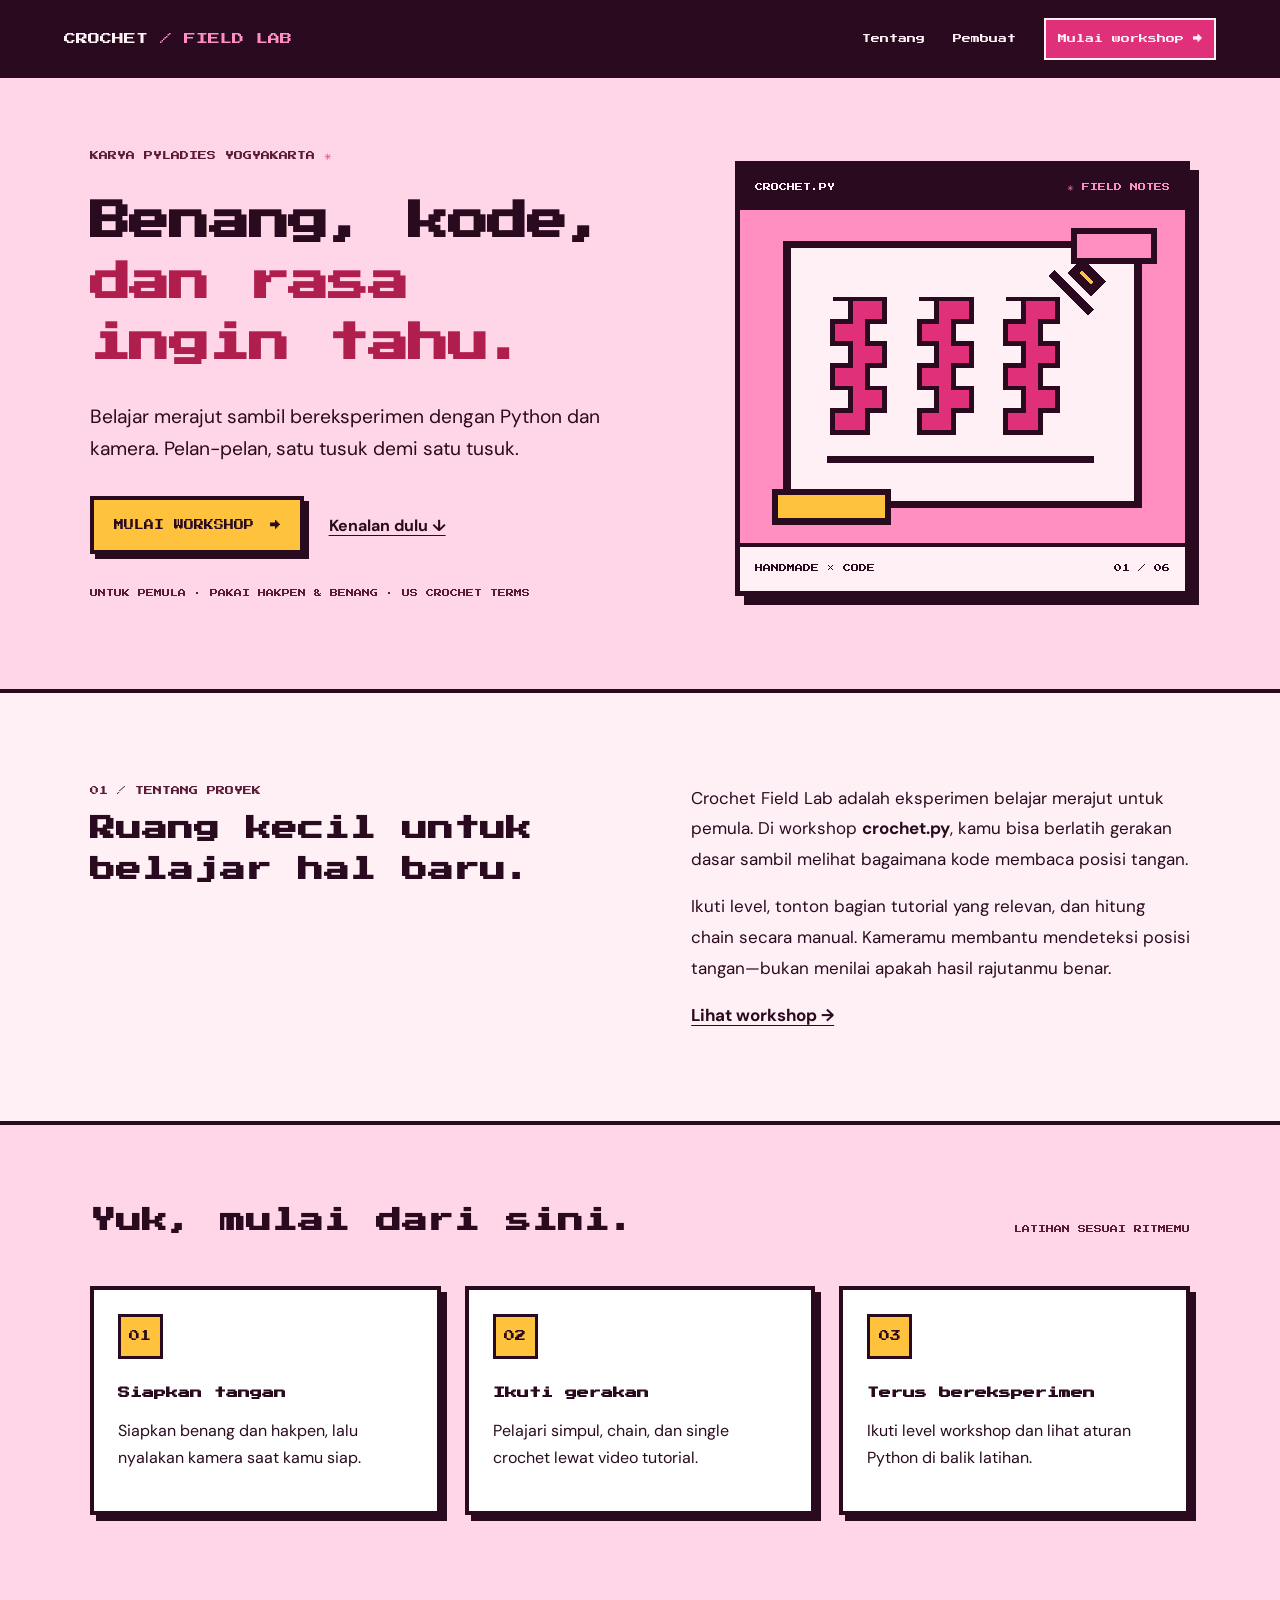
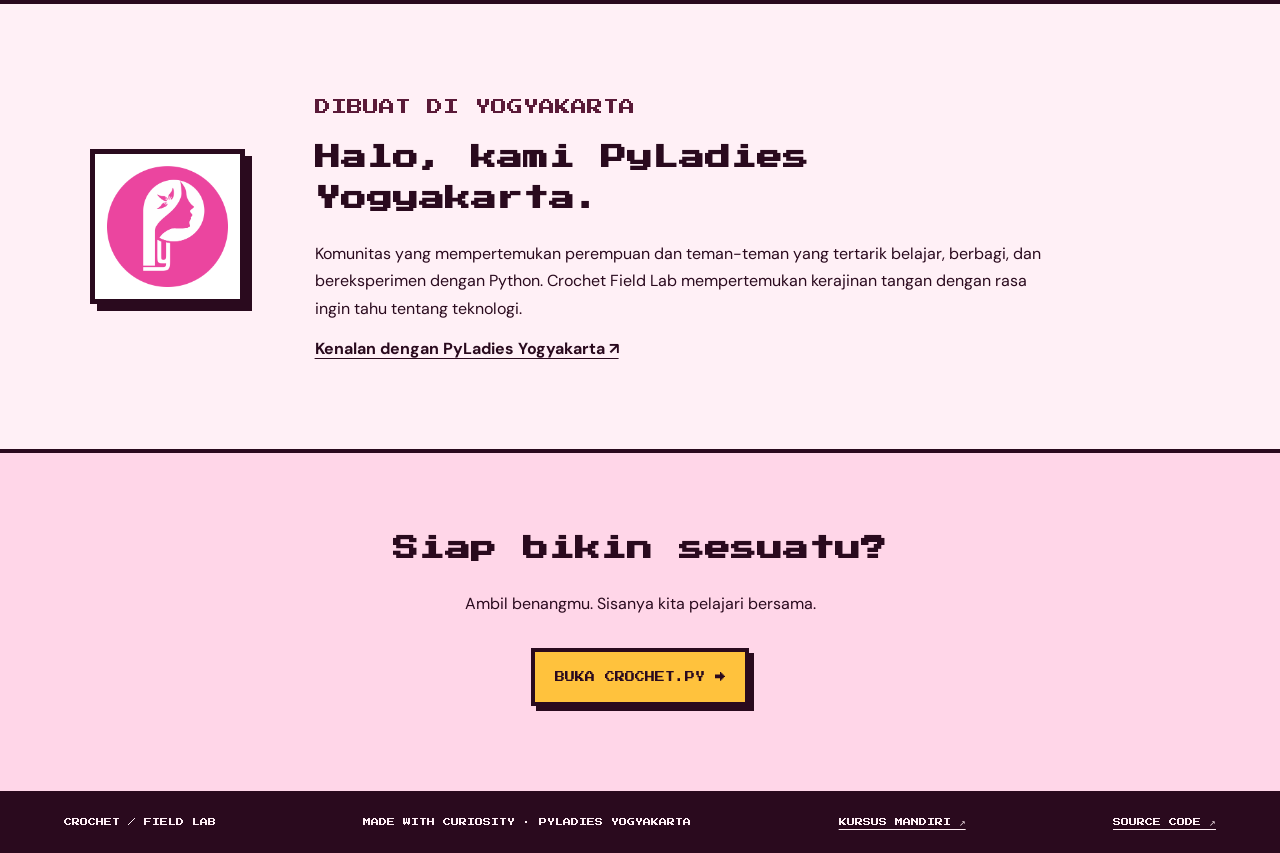
==== commit cc56107f: "feat: add PyLadies Yogyakarta logo" ====
--- a/index.html
+++ b/index.html
@@ -41,7 +41,7 @@
       <div class="about-copy"><p>Crochet Field Lab adalah eksperimen belajar merajut untuk pemula. Di workshop <strong>crochet.py</strong>, kamu bisa berlatih gerakan dasar sambil melihat bagaimana kode membaca posisi tangan.</p><p>Ikuti level, tonton bagian tutorial yang relevan, dan hitung chain secara manual. Kameramu membantu mendeteksi posisi tangan—bukan menilai apakah hasil rajutanmu benar.</p><a class="text-link" href="workshop.html">Lihat workshop →</a></div>
     </section>
     <section class="steps" aria-labelledby="steps-title"><div class="steps-head"><h2 id="steps-title">Yuk, mulai dari sini.</h2><span>LATIHAN SESUAI RITMEMU</span></div><div class="steps-grid"><article><span>01</span><h3>Siapkan tangan</h3><p>Siapkan benang dan hakpen, lalu nyalakan kamera saat kamu siap.</p></article><article><span>02</span><h3>Ikuti gerakan</h3><p>Pelajari simpul, chain, dan single crochet lewat video tutorial.</p></article><article><span>03</span><h3>Terus bereksperimen</h3><p>Ikuti level workshop dan lihat aturan Python di balik latihan.</p></article></div></section>
-    <section class="makers" id="makers" aria-labelledby="makers-title"><div class="maker-mark" aria-hidden="true">Py<span>♥</span></div><div><p class="section-num">DIBUAT DI YOGYAKARTA</p><h2 id="makers-title">Halo, kami PyLadies Yogyakarta.</h2><p>Komunitas yang mempertemukan perempuan dan teman-teman yang tertarik belajar, berbagi, dan bereksperimen dengan Python. Crochet Field Lab mempertemukan kerajinan tangan dengan rasa ingin tahu tentang teknologi.</p><a class="text-link" href="https://www.instagram.com/pyladies.yk/" target="_blank" rel="noopener noreferrer">Kenalan dengan PyLadies Yogyakarta ↗</a></div></section>
+    <section class="makers" id="makers" aria-labelledby="makers-title"><div class="maker-mark" aria-hidden="true"><img src="assets/pyladies-yogyakarta.png" alt="" width="748" height="750" /></div><div><p class="section-num">DIBUAT DI YOGYAKARTA</p><h2 id="makers-title">Halo, kami PyLadies Yogyakarta.</h2><p>Komunitas yang mempertemukan perempuan dan teman-teman yang tertarik belajar, berbagi, dan bereksperimen dengan Python. Crochet Field Lab mempertemukan kerajinan tangan dengan rasa ingin tahu tentang teknologi.</p><a class="text-link" href="https://www.instagram.com/pyladies.yk/" target="_blank" rel="noopener noreferrer">Kenalan dengan PyLadies Yogyakarta ↗</a></div></section>
     <section class="closing"><h2>Siap bikin sesuatu?</h2><p>Ambil benangmu. Sisanya kita pelajari bersama.</p><a class="button button-gold" href="workshop.html">BUKA CROCHET.PY →</a></section>
   </main>
   <footer><span>CROCHET / FIELD LAB</span><span>MADE WITH CURIOSITY · PYLADIES YOGYAKARTA</span><a href="course.html">KURSUS MANDIRI ↗</a><a href="https://github.com/kaylaque/crochetfieldlab" target="_blank" rel="noopener noreferrer">SOURCE CODE ↗</a></footer>
--- a/profile.css
+++ b/profile.css
@@ -1,2 +1,3 @@
 :root{--ink:#2a0a1e;--sky:#ffd6e8;--paper:#fff0f6;--pink:#e0307a;--soft:#ff8fc0;--gold:#ffc23d;--muted:#5a1a38;font-family:'DM Sans',system-ui,sans-serif;color:var(--ink);background:var(--sky)}
 *{box-sizing:border-box}html{scroll-behavior:smooth}body{margin:0}a{color:inherit}a:focus-visible{outline:4px solid #b01e4e;outline-offset:4px}.topbar{background:var(--ink);color:var(--paper);min-height:76px;display:flex;align-items:center;justify-content:space-between;gap:24px;padding:18px max(24px,5vw)}.brand,.topbar nav,.stamp,.note,.art-header,.art-footer,.section-num,.steps-head>span,.steps-grid article>span,footer,.button{font-family:'Press Start 2P',ui-monospace,monospace}.brand{font-size:12px;text-decoration:none;line-height:1.7}.brand span{color:var(--soft)}.topbar nav{display:flex;align-items:center;gap:28px;font-size:9px;line-height:1.6}.topbar nav a{text-decoration:none}.topbar nav a:hover{text-decoration:underline}.nav-cta{background:var(--pink);border:2px solid var(--paper);padding:12px}.hero,.about,.steps,.makers,.closing{padding-left:max(24px,7vw);padding-right:max(24px,7vw)}.hero{display:grid;grid-template-columns:1.1fr .9fr;align-items:center;gap:7vw;min-height:570px;padding-top:70px;padding-bottom:80px;border-bottom:4px solid var(--ink)}.stamp,.section-num{font-size:9px;color:var(--muted);line-height:1.8}.stamp span{color:var(--pink)}h1,h2,h3,p{margin-top:0}h1,h2,h3{font-family:'Press Start 2P',ui-monospace,monospace}h1{font-size:clamp(23px,3.2vw,43px);line-height:1.5;letter-spacing:-.03em;margin:26px 0}h1 span{color:#b01e4e}.lead{font-size:clamp(17px,1.5vw,20px);line-height:1.65;max-width:590px}.hero-actions{display:flex;align-items:center;gap:25px;flex-wrap:wrap;margin:32px 0}.button{display:inline-flex;align-items:center;justify-content:center;gap:16px;min-height:58px;padding:16px 20px;border:4px solid var(--ink);box-shadow:5px 5px 0 var(--ink);text-decoration:none;font-size:10px;line-height:1.7}.button-gold{background:var(--gold)}.button:hover{background:var(--soft)}.button:active{transform:translate(2px,2px);box-shadow:3px 3px 0 var(--ink)}.text-link{font-weight:700;text-underline-offset:4px}.note{font-size:8px;line-height:1.8;color:var(--muted)}.hero-art{background:white;border:5px solid var(--ink);box-shadow:9px 9px 0 var(--ink);max-width:490px;width:100%;justify-self:end}.art-header,.art-footer{background:var(--ink);color:var(--paper);padding:15px;display:flex;justify-content:space-between;gap:10px;font-size:8px;line-height:1.7}.art-header span:last-child{color:var(--soft)}.hero-art svg{display:block;width:100%;background:#ff8fc0}.art-footer{background:var(--paper);color:var(--ink);border-top:4px solid var(--ink)}.about{display:grid;grid-template-columns:1fr 1fr;gap:8vw;padding-top:90px;padding-bottom:90px;background:var(--paper);border-bottom:4px solid var(--ink)}h2{font-size:clamp(17px,2vw,26px);line-height:1.6}.about-copy{font-size:17px;line-height:1.8;max-width:620px}.steps{padding-top:75px;padding-bottom:85px;border-bottom:4px solid var(--ink)}.steps-head{display:flex;justify-content:space-between;align-items:baseline;gap:20px}.steps-head>span{font-size:8px;line-height:1.8;color:var(--muted)}.steps-grid{display:grid;grid-template-columns:repeat(3,1fr);gap:24px;margin-top:24px}.steps-grid article{background:white;border:4px solid var(--ink);box-shadow:6px 6px 0 var(--ink);padding:24px}.steps-grid article>span{display:inline-grid;place-items:center;width:45px;height:45px;background:var(--gold);border:3px solid var(--ink);font-size:11px}.steps-grid h3{font-size:12px;line-height:1.8;margin:24px 0 12px}.steps-grid p,.makers p,.closing p{font-size:16px;line-height:1.7}.makers{display:grid;grid-template-columns:180px 1fr;gap:45px;align-items:center;padding-top:90px;padding-bottom:90px;background:var(--paper);border-bottom:4px solid var(--ink)}.makers>div:last-child{max-width:750px}.maker-mark{width:155px;height:155px;display:grid;place-content:center;background:var(--pink);color:white;border:5px solid var(--ink);box-shadow:7px 7px 0 var(--ink);font:24px 'Press Start 2P',monospace}.maker-mark span{font-size:20px;color:var(--gold)}.closing{text-align:center;padding-top:75px;padding-bottom:85px}.closing .button{margin-top:15px}footer{display:flex;justify-content:space-between;gap:20px;flex-wrap:wrap;padding:24px max(24px,5vw);background:var(--ink);color:var(--paper);font-size:8px;line-height:1.8}footer a{text-underline-offset:3px}@media(max-width:800px){.topbar{padding:15px 20px}.topbar nav{gap:12px}.topbar nav a:not(.nav-cta){display:none}.brand{font-size:9px}.nav-cta{font-size:8px}.hero{grid-template-columns:1fr;gap:45px;padding-top:50px;padding-bottom:55px}.hero-art{justify-self:stretch;max-width:500px}.about{grid-template-columns:1fr;gap:15px;padding-top:60px;padding-bottom:60px}.steps-grid{grid-template-columns:1fr;gap:16px}.steps-head{display:block}.makers{grid-template-columns:1fr;gap:30px;padding-top:65px;padding-bottom:65px}.maker-mark{width:115px;height:115px;font-size:20px}.closing{padding-top:60px;padding-bottom:70px}}@media(prefers-reduced-motion:reduce){html{scroll-behavior:auto}}
+.maker-mark{background:white;padding:12px}.maker-mark img{display:block;width:100%;height:auto}
